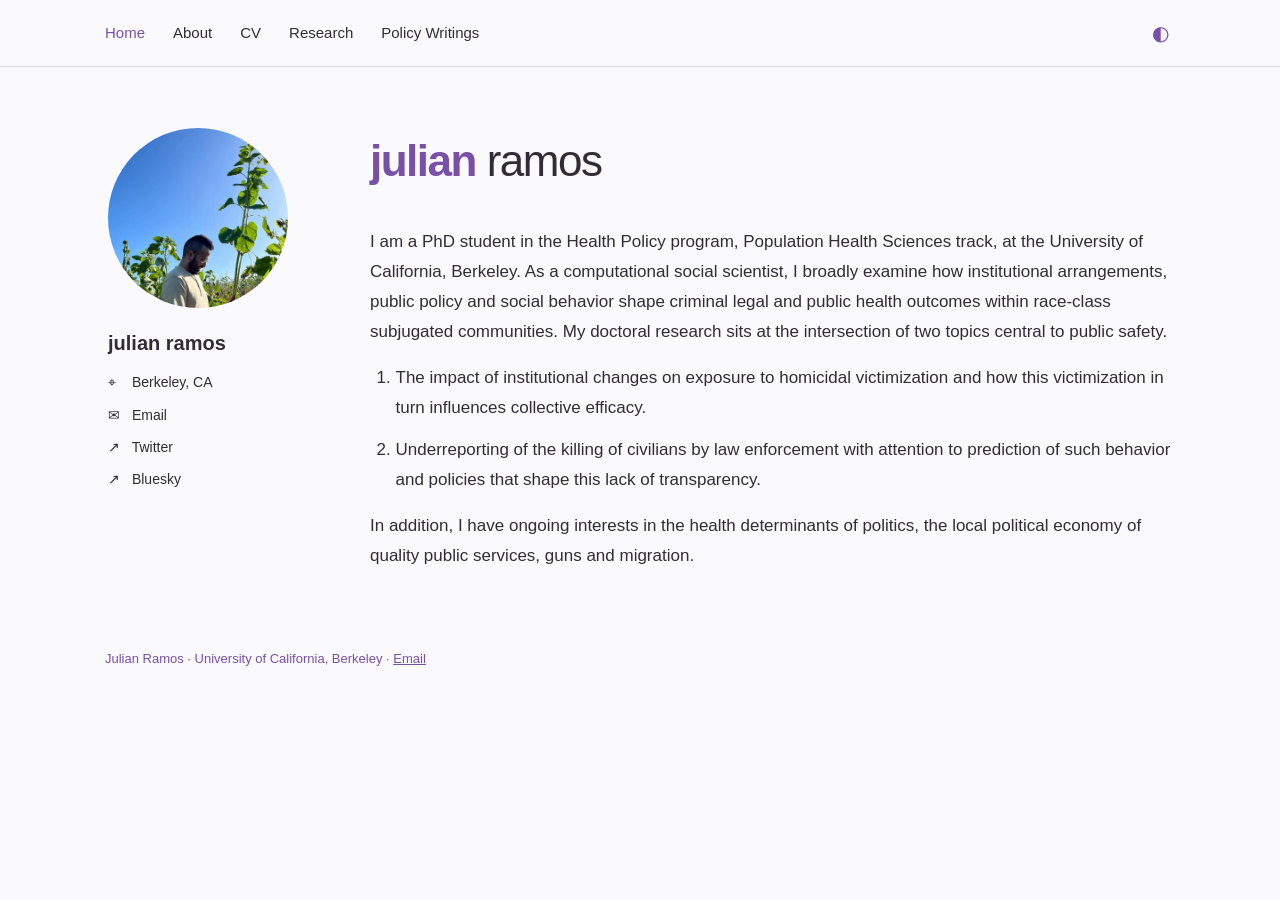
==== index.html @ 10566d96 "Add files via upload" ====
<!doctype html><html lang="en"><head><meta charset="utf-8"><meta name="viewport" content="width=device-width,initial-scale=1"><meta name="description" content="Julian Ramos, doctoral student in Health Policy and Management at UC Berkeley. Research and policy writings."><title>Home | Julian Ramos</title><link rel="stylesheet" href="assets/style.css"></head><body><header><nav aria-label="Main navigation"><a href="index.html" class="active" aria-current="page">Home</a><a href="about.html">About</a><a href="cv.html">CV</a><a href="research.html">Research</a><a href="policy.html">Policy Writings</a><button aria-label="Toggle dark mode">◐</button></nav></header><div class="page-layout"><aside class="profile" aria-label="Profile and contact"><img src="assets/portrait.jpg" alt="Julian Ramos among sunflowers"><p class="profile-name">julian ramos</p><ul class="profile-links"><li><span aria-hidden="true">⌖</span> Berkeley, CA</li><li><span aria-hidden="true">✉</span> <a href="mailto:julsdemos@berkeley.edu">Email</a></li><li><span aria-hidden="true">↗</span> <a href="https://twitter.com/lildemos2">Twitter</a></li><li><span aria-hidden="true">↗</span> <a href="https://bsky.app/profile/julsdemos.bsky.social">Bluesky</a></li></ul></aside><main><h1><strong class="first-name">julian</strong> ramos</h1><p>I am a PhD student in the Health Policy program, Population Health Sciences track, at the University of California, Berkeley. As a computational social scientist, I broadly examine how institutional arrangements, public policy and social behavior shape criminal legal and public health outcomes within race-class subjugated communities. My doctoral research sits at the intersection of two topics central to public safety.</p><ol><li>The impact of institutional changes on exposure to homicidal victimization and how this victimization in turn influences collective efficacy.</li><li>Underreporting of the killing of civilians by law enforcement with attention to prediction of such behavior and policies that shape this lack of transparency.</li></ol><p>In addition, I have ongoing interests in the health determinants of politics, the local political economy of quality public services, guns and migration.</p></main></div><footer>Julian Ramos · University of California, Berkeley · <a href="mailto:julsdemos@berkeley.edu">Email</a></footer><script src="assets/theme.js"></script><script src="assets/cardinals.js"></script></body></html>
---- assets/style.css ----
:root{color-scheme:light dark;--bg:#faf9fc;--fg:#302d37;--purple:#7950a7;--line:#ded8e6}*{box-sizing:border-box}body{margin:0;background:var(--bg);color:var(--fg);font:17px/1.75 -apple-system,BlinkMacSystemFont,'Segoe UI',sans-serif}header{border-bottom:1px solid var(--line)}nav{max-width:850px;margin:auto;padding:20px 25px;display:flex;gap:28px;align-items:center}nav a{color:var(--fg);text-decoration:none;font-size:15px}nav a:hover,nav a:first-child{color:var(--purple)}main{max-width:850px;margin:70px auto;padding:0 25px}h1{font-size:44px;letter-spacing:-1.5px;font-weight:400;margin-bottom:0}.subtitle{color:var(--purple);margin-top:0}p{max-width:640px}.note{margin-top:60px;padding-top:25px;border-top:1px solid var(--line);font-size:14px;color:#746c7e}button{margin-left:auto;border:0;background:none;font-size:20px;color:var(--purple);cursor:pointer}@media(max-width:600px){nav{gap:15px;flex-wrap:wrap}nav a{font-size:14px}main{margin-top:40px}h1{font-size:36px}}body.dark{--bg:#1e1c22;--fg:#e8e3ed;--purple:#c5a0ee;--line:#403a49}

h2{font-size:24px;font-weight:500;margin-top:38px}h3{font-size:19px;font-weight:500;margin-bottom:5px}a{color:var(--purple)}.entry{padding:20px 0;border-bottom:1px solid var(--line)}.entry p{margin:5px 0}.meta{font-size:14px;color:var(--purple)}.button{display:inline-block;padding:9px 18px;border:1px solid var(--purple);text-decoration:none;border-radius:3px}footer{max-width:850px;margin:60px auto 20px;padding:0 25px;font-size:13px;color:var(--purple)}iframe{width:100%;height:850px;border:1px solid var(--line);margin-top:25px}nav a.active{color:var(--purple)}nav a:first-child:not(.active){color:var(--fg)}
.home-intro{display:flow-root}.portrait{float:left;width:30%;max-width:245px;height:auto;margin:8px 26px 15px 0;border-radius:4px}.home-intro p:first-child{margin-top:0}main p{max-width:none}ol{padding-left:1.5em}li{margin-bottom:12px}.research-image{width:100%;height:auto;margin:26px 0 4px;border-radius:3px}@media(max-width:560px){.portrait{float:none;width:100%;max-width:300px;display:block;margin:20px 0 25px}.home-intro{display:block}}
/* Left profile column, following the requested reference layout. */
.page-layout{display:grid;grid-template-columns:210px minmax(0,1fr);gap:52px;max-width:1120px;margin:55px auto 0;padding:0 28px;align-items:start}
.page-layout main{max-width:none;margin:0;padding:0;min-width:0}.page-layout h1{margin-top:0;margin-bottom:28px}
.profile{padding-top:6px}.profile img{display:block;width:180px;height:180px;object-fit:cover;border-radius:50%;object-position:50% 60%}.profile-name{font-size:20px;font-weight:600;margin:18px 0 10px}.profile-links{list-style:none;margin:0;padding:0;font-size:14px;line-height:1.6}.profile-links li{margin:0 0 10px}.profile-links span{display:inline-block;width:20px}.profile-links a{color:var(--fg);text-decoration:none}.profile-links a:hover{color:var(--purple);text-decoration:underline}nav{max-width:1120px}footer{max-width:1120px}
@media(min-width:561px) and (max-width:800px){.page-layout{grid-template-columns:150px minmax(0,1fr);gap:28px;padding:0 22px}.profile img{width:140px;height:140px}.profile-name{font-size:18px}}
@media(max-width:560px){.page-layout{display:block;margin-top:30px;padding:0 22px}.profile{margin-bottom:35px;display:grid;grid-template-columns:110px 1fr;column-gap:20px}.profile img{width:110px;height:110px;grid-row:1/3}.profile-name{margin:0 0 8px}.profile-links{grid-column:2}.profile-links li{margin-bottom:6px}.page-layout main{margin:0}}

.first-name{color:var(--purple);font-weight:700}

.author-inline{color:var(--purple);font-size:.85em;font-weight:400}.research-image.rounded-research{border-radius:18px}
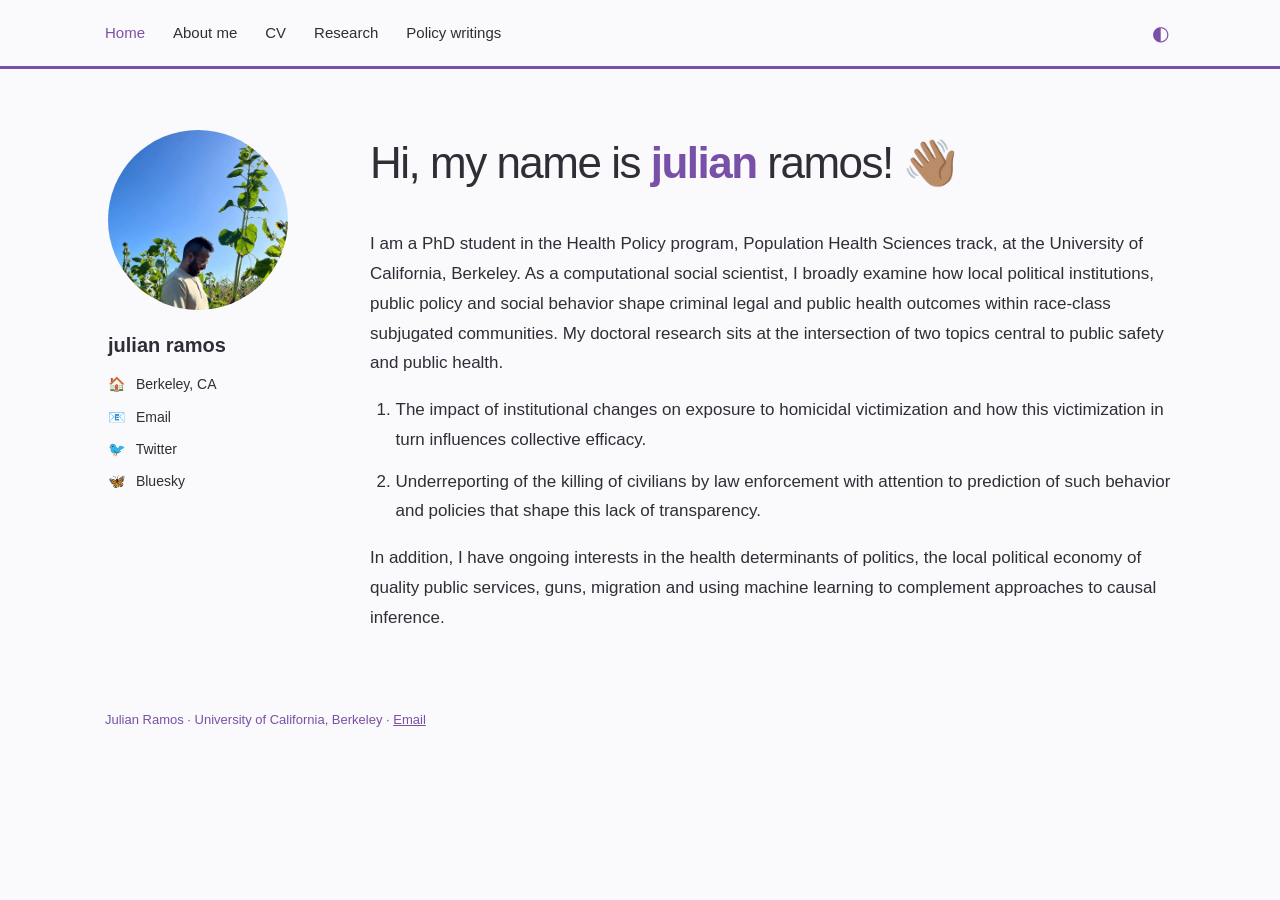
==== commit 615c0c7e: "Add files via upload" ====
--- a/index.html
+++ b/index.html
@@ -1 +1 @@
-<!doctype html><html lang="en"><head><meta charset="utf-8"><meta name="viewport" content="width=device-width,initial-scale=1"><meta name="description" content="Julian Ramos, doctoral student in Health Policy and Management at UC Berkeley. Research and policy writings."><title>Home | Julian Ramos</title><link rel="stylesheet" href="assets/style.css"></head><body><header><nav aria-label="Main navigation"><a href="index.html" class="active" aria-current="page">Home</a><a href="about.html">About</a><a href="cv.html">CV</a><a href="research.html">Research</a><a href="policy.html">Policy Writings</a><button aria-label="Toggle dark mode">◐</button></nav></header><div class="page-layout"><aside class="profile" aria-label="Profile and contact"><img src="assets/portrait.jpg" alt="Julian Ramos among sunflowers"><p class="profile-name">julian ramos</p><ul class="profile-links"><li><span aria-hidden="true">⌖</span> Berkeley, CA</li><li><span aria-hidden="true">✉</span> <a href="mailto:julsdemos@berkeley.edu">Email</a></li><li><span aria-hidden="true">↗</span> <a href="https://twitter.com/lildemos2">Twitter</a></li><li><span aria-hidden="true">↗</span> <a href="https://bsky.app/profile/julsdemos.bsky.social">Bluesky</a></li></ul></aside><main><h1><strong class="first-name">julian</strong> ramos</h1><p>I am a PhD student in the Health Policy program, Population Health Sciences track, at the University of California, Berkeley. As a computational social scientist, I broadly examine how institutional arrangements, public policy and social behavior shape criminal legal and public health outcomes within race-class subjugated communities. My doctoral research sits at the intersection of two topics central to public safety.</p><ol><li>The impact of institutional changes on exposure to homicidal victimization and how this victimization in turn influences collective efficacy.</li><li>Underreporting of the killing of civilians by law enforcement with attention to prediction of such behavior and policies that shape this lack of transparency.</li></ol><p>In addition, I have ongoing interests in the health determinants of politics, the local political economy of quality public services, guns and migration.</p></main></div><footer>Julian Ramos · University of California, Berkeley · <a href="mailto:julsdemos@berkeley.edu">Email</a></footer><script src="assets/theme.js"></script><script src="assets/cardinals.js"></script></body></html>+<!doctype html><html lang="en"><head><meta charset="utf-8"><meta name="viewport" content="width=device-width,initial-scale=1"><meta name="description" content="Julian Ramos, doctoral student in Health Policy and Management at UC Berkeley. Research and policy writings."><title>Home | Julian Ramos</title><link rel="stylesheet" href="assets/style.css?v=20261111-2"></head><body><header><nav aria-label="Main navigation"><a href="index.html" class="active" aria-current="page">Home</a><a href="about.html">About me</a><a href="cv.html">CV</a><a href="research.html">Research</a><a href="policy.html">Policy writings</a><button aria-label="Toggle dark mode">◐</button></nav></header><div class="page-layout"><aside class="profile" aria-label="Profile and contact"><img src="assets/portrait.jpg" alt="Julian Ramos among sunflowers"><p class="profile-name">julian ramos</p><ul class="profile-links"><li><span aria-hidden="true">🏠</span> Berkeley, CA</li><li><span aria-hidden="true">📧</span> <a href="mailto:julsdemos@berkeley.edu">Email</a></li><li><span aria-hidden="true">🐦</span> <a href="https://twitter.com/lildemos2">Twitter</a></li><li><span aria-hidden="true">🦋</span> <a href="https://bsky.app/profile/julsdemos.bsky.social">Bluesky</a></li></ul></aside><main><h1>Hi, my name is <strong class="first-name">julian</strong> ramos! 👋🏽</h1><p>I am a PhD student in the Health Policy program, Population Health Sciences track, at the University of California, Berkeley. As a computational social scientist, I broadly examine how local political institutions, public policy and social behavior shape criminal legal and public health outcomes within race-class subjugated communities. My doctoral research sits at the intersection of two topics central to public safety and public health.</p><ol><li>The impact of institutional changes on exposure to homicidal victimization and how this victimization in turn influences collective efficacy.</li><li>Underreporting of the killing of civilians by law enforcement with attention to prediction of such behavior and policies that shape this lack of transparency.</li></ol><p>In addition, I have ongoing interests in the health determinants of politics, the local political economy of quality public services, guns, migration and using machine learning to complement approaches to causal inference.</p></main></div><footer>Julian Ramos · University of California, Berkeley · <a href="mailto:julsdemos@berkeley.edu">Email</a></footer><script src="assets/theme.js"></script><script src="assets/cardinals.js"></script></body></html>
--- a/assets/style.css
+++ b/assets/style.css
@@ -13,3 +13,5 @@
 .first-name{color:var(--purple);font-weight:700}
 
 .author-inline{color:var(--purple);font-size:.85em;font-weight:400}.research-image.rounded-research{border-radius:18px}
+
+header{border-bottom:3px solid var(--purple)}.profile-links span{width:24px}.research-image.rounded-research{margin-top:0;margin-bottom:25px}
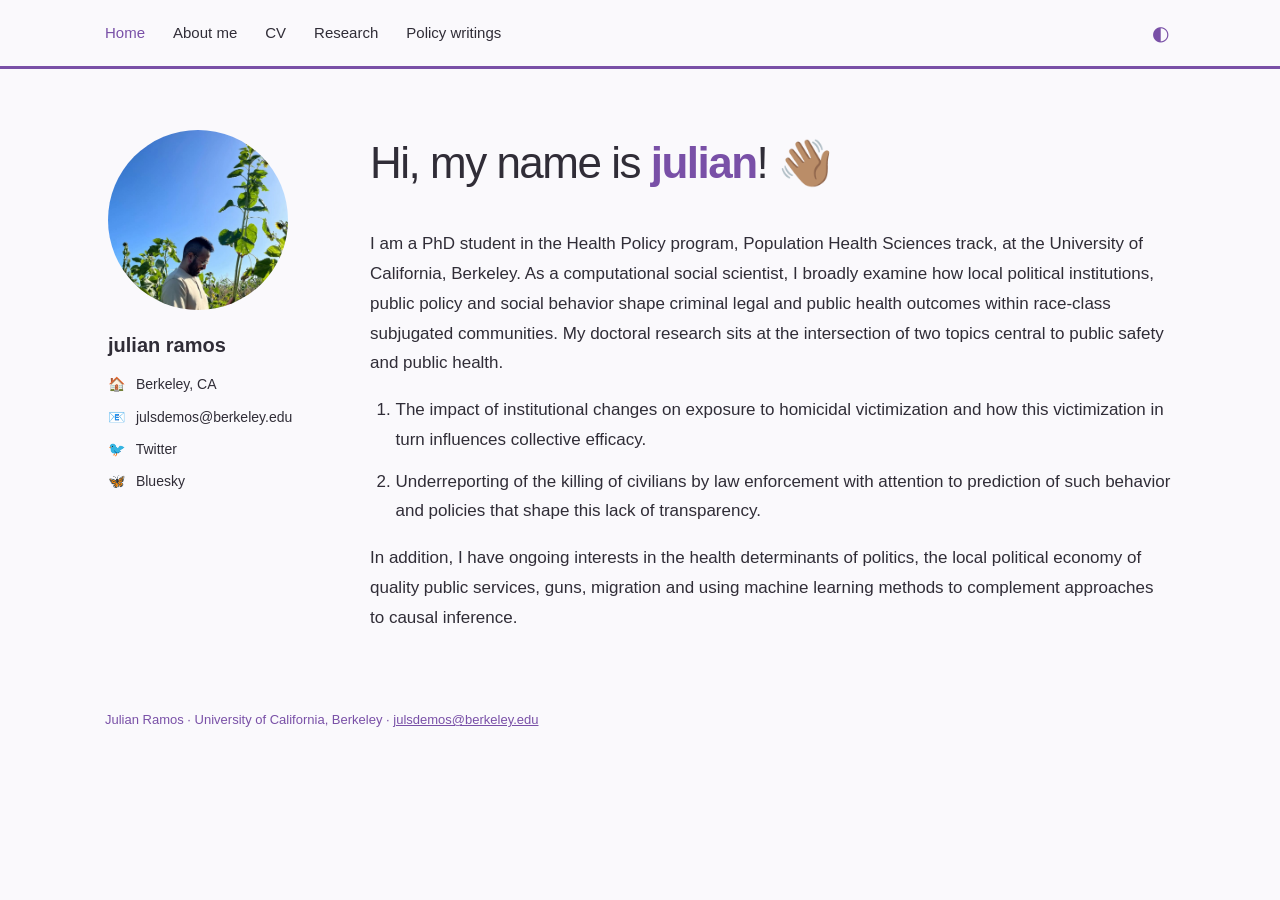
==== commit c2983b5f: "Add files via upload" ====
--- a/index.html
+++ b/index.html
@@ -1 +1 @@
-<!doctype html><html lang="en"><head><meta charset="utf-8"><meta name="viewport" content="width=device-width,initial-scale=1"><meta name="description" content="Julian Ramos, doctoral student in Health Policy and Management at UC Berkeley. Research and policy writings."><title>Home | Julian Ramos</title><link rel="stylesheet" href="assets/style.css?v=20261111-2"></head><body><header><nav aria-label="Main navigation"><a href="index.html" class="active" aria-current="page">Home</a><a href="about.html">About me</a><a href="cv.html">CV</a><a href="research.html">Research</a><a href="policy.html">Policy writings</a><button aria-label="Toggle dark mode">◐</button></nav></header><div class="page-layout"><aside class="profile" aria-label="Profile and contact"><img src="assets/portrait.jpg" alt="Julian Ramos among sunflowers"><p class="profile-name">julian ramos</p><ul class="profile-links"><li><span aria-hidden="true">🏠</span> Berkeley, CA</li><li><span aria-hidden="true">📧</span> <a href="mailto:julsdemos@berkeley.edu">Email</a></li><li><span aria-hidden="true">🐦</span> <a href="https://twitter.com/lildemos2">Twitter</a></li><li><span aria-hidden="true">🦋</span> <a href="https://bsky.app/profile/julsdemos.bsky.social">Bluesky</a></li></ul></aside><main><h1>Hi, my name is <strong class="first-name">julian</strong> ramos! 👋🏽</h1><p>I am a PhD student in the Health Policy program, Population Health Sciences track, at the University of California, Berkeley. As a computational social scientist, I broadly examine how local political institutions, public policy and social behavior shape criminal legal and public health outcomes within race-class subjugated communities. My doctoral research sits at the intersection of two topics central to public safety and public health.</p><ol><li>The impact of institutional changes on exposure to homicidal victimization and how this victimization in turn influences collective efficacy.</li><li>Underreporting of the killing of civilians by law enforcement with attention to prediction of such behavior and policies that shape this lack of transparency.</li></ol><p>In addition, I have ongoing interests in the health determinants of politics, the local political economy of quality public services, guns, migration and using machine learning to complement approaches to causal inference.</p></main></div><footer>Julian Ramos · University of California, Berkeley · <a href="mailto:julsdemos@berkeley.edu">Email</a></footer><script src="assets/theme.js"></script><script src="assets/cardinals.js"></script></body></html>+<!doctype html><html lang="en"><head><meta charset="utf-8"><meta name="viewport" content="width=device-width,initial-scale=1"><meta name="description" content="Julian Ramos, doctoral student in Health Policy and Management at UC Berkeley. Research and policy writings."><title>Home | Julian Ramos</title><link rel="stylesheet" href="assets/style.css?v=20261111-2"></head><body><header><nav aria-label="Main navigation"><a href="index.html" class="active" aria-current="page">Home</a><a href="about.html">About me</a><a href="cv.html">CV</a><a href="research.html">Research</a><a href="policy.html">Policy writings</a><button aria-label="Toggle dark mode">◐</button></nav></header><div class="page-layout"><aside class="profile" aria-label="Profile and contact"><img src="assets/portrait.jpg" alt="Julian Ramos among sunflowers"><p class="profile-name">julian ramos</p><ul class="profile-links"><li><span aria-hidden="true">🏠</span> Berkeley, CA</li><li><span aria-hidden="true">📧</span> <a href="mailto:julsdemos@berkeley.edu">julsdemos@berkeley.edu</a></li><li><span aria-hidden="true">🐦</span> <a href="https://twitter.com/lildemos2">Twitter</a></li><li><span aria-hidden="true">🦋</span> <a href="https://bsky.app/profile/julsdemos.bsky.social">Bluesky</a></li></ul></aside><main><h1>Hi, my name is <strong class="first-name">julian</strong>! 👋🏽</h1><p>I am a PhD student in the Health Policy program, Population Health Sciences track, at the University of California, Berkeley. As a computational social scientist, I broadly examine how local political institutions, public policy and social behavior shape criminal legal and public health outcomes within race-class subjugated communities. My doctoral research sits at the intersection of two topics central to public safety and public health.</p><ol><li>The impact of institutional changes on exposure to homicidal victimization and how this victimization in turn influences collective efficacy.</li><li>Underreporting of the killing of civilians by law enforcement with attention to prediction of such behavior and policies that shape this lack of transparency.</li></ol><p>In addition, I have ongoing interests in the health determinants of politics, the local political economy of quality public services, guns, migration and using machine learning methods to complement approaches to causal inference.</p></main></div><footer>Julian Ramos · University of California, Berkeley · <a href="mailto:julsdemos@berkeley.edu">julsdemos@berkeley.edu</a></footer><script src="assets/theme.js"></script><script src="assets/cardinals.js"></script></body></html>
--- a/assets/style.css
+++ b/assets/style.css
@@ -15,3 +15,5 @@
 .author-inline{color:var(--purple);font-size:.85em;font-weight:400}.research-image.rounded-research{border-radius:18px}
 
 header{border-bottom:3px solid var(--purple)}.profile-links span{width:24px}.research-image.rounded-research{margin-top:0;margin-bottom:25px}
+
+.profile-links a[href^="mailto:"]{overflow-wrap:anywhere}
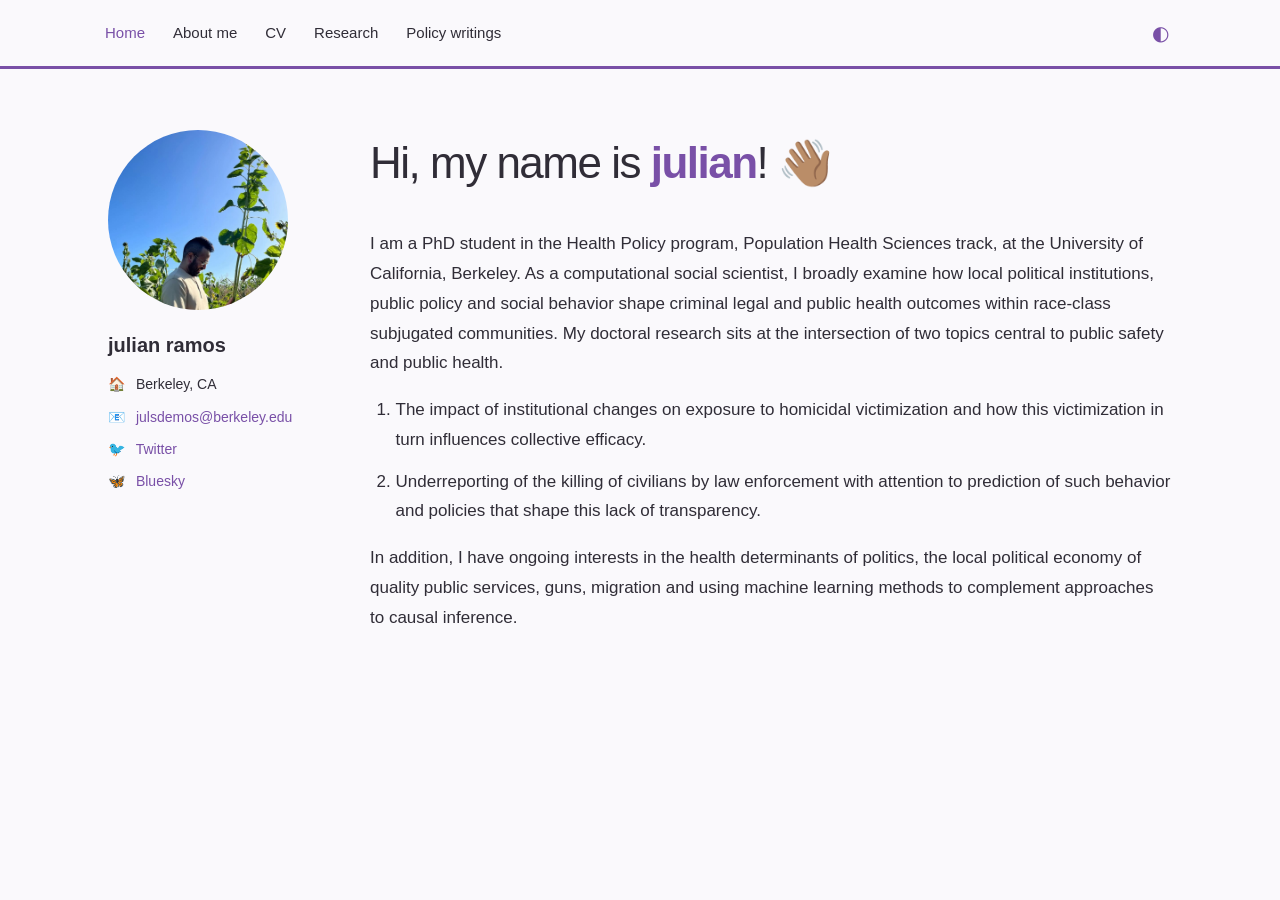
==== commit 53d554b8: "Add files via upload" ====
--- a/index.html
+++ b/index.html
@@ -1 +1 @@
-<!doctype html><html lang="en"><head><meta charset="utf-8"><meta name="viewport" content="width=device-width,initial-scale=1"><meta name="description" content="Julian Ramos, doctoral student in Health Policy and Management at UC Berkeley. Research and policy writings."><title>Home | Julian Ramos</title><link rel="stylesheet" href="assets/style.css?v=20261111-2"></head><body><header><nav aria-label="Main navigation"><a href="index.html" class="active" aria-current="page">Home</a><a href="about.html">About me</a><a href="cv.html">CV</a><a href="research.html">Research</a><a href="policy.html">Policy writings</a><button aria-label="Toggle dark mode">◐</button></nav></header><div class="page-layout"><aside class="profile" aria-label="Profile and contact"><img src="assets/portrait.jpg" alt="Julian Ramos among sunflowers"><p class="profile-name">julian ramos</p><ul class="profile-links"><li><span aria-hidden="true">🏠</span> Berkeley, CA</li><li><span aria-hidden="true">📧</span> <a href="mailto:julsdemos@berkeley.edu">julsdemos@berkeley.edu</a></li><li><span aria-hidden="true">🐦</span> <a href="https://twitter.com/lildemos2">Twitter</a></li><li><span aria-hidden="true">🦋</span> <a href="https://bsky.app/profile/julsdemos.bsky.social">Bluesky</a></li></ul></aside><main><h1>Hi, my name is <strong class="first-name">julian</strong>! 👋🏽</h1><p>I am a PhD student in the Health Policy program, Population Health Sciences track, at the University of California, Berkeley. As a computational social scientist, I broadly examine how local political institutions, public policy and social behavior shape criminal legal and public health outcomes within race-class subjugated communities. My doctoral research sits at the intersection of two topics central to public safety and public health.</p><ol><li>The impact of institutional changes on exposure to homicidal victimization and how this victimization in turn influences collective efficacy.</li><li>Underreporting of the killing of civilians by law enforcement with attention to prediction of such behavior and policies that shape this lack of transparency.</li></ol><p>In addition, I have ongoing interests in the health determinants of politics, the local political economy of quality public services, guns, migration and using machine learning methods to complement approaches to causal inference.</p></main></div><footer>Julian Ramos · University of California, Berkeley · <a href="mailto:julsdemos@berkeley.edu">julsdemos@berkeley.edu</a></footer><script src="assets/theme.js"></script><script src="assets/cardinals.js"></script></body></html>+<!doctype html><html lang="en"><head><meta charset="utf-8"><meta name="viewport" content="width=device-width,initial-scale=1"><meta name="description" content="Julian Ramos, doctoral student in Health Policy and Management at UC Berkeley. Research and policy writings."><title>Home | Julian Ramos</title><link rel="stylesheet" href="assets/style.css?v=20261111-2"></head><body><header><nav aria-label="Main navigation"><a href="index.html" class="active" aria-current="page">Home</a><a href="about.html">About me</a><a href="cv.html">CV</a><a href="research.html">Research</a><a href="policy.html">Policy writings</a><button aria-label="Toggle dark mode">◐</button></nav></header><div class="page-layout"><aside class="profile" aria-label="Profile and contact"><img src="assets/portrait.jpg" alt="Julian Ramos among sunflowers"><p class="profile-name">julian ramos</p><ul class="profile-links"><li><span aria-hidden="true">🏠</span> Berkeley, CA</li><li><span aria-hidden="true">📧</span> <a href="mailto:julsdemos@berkeley.edu">julsdemos@berkeley.edu</a></li><li><span aria-hidden="true">🐦</span> <a href="https://twitter.com/lildemos2">Twitter</a></li><li><span aria-hidden="true">🦋</span> <a href="https://bsky.app/profile/julsdemos.bsky.social">Bluesky</a></li></ul></aside><main><h1>Hi, my name is <strong class="first-name">julian</strong>! 👋🏽</h1><p>I am a PhD student in the Health Policy program, Population Health Sciences track, at the University of California, Berkeley. As a computational social scientist, I broadly examine how local political institutions, public policy and social behavior shape criminal legal and public health outcomes within race-class subjugated communities. My doctoral research sits at the intersection of two topics central to public safety and public health.</p><ol><li>The impact of institutional changes on exposure to homicidal victimization and how this victimization in turn influences collective efficacy.</li><li>Underreporting of the killing of civilians by law enforcement with attention to prediction of such behavior and policies that shape this lack of transparency.</li></ol><p>In addition, I have ongoing interests in the health determinants of politics, the local political economy of quality public services, guns, migration and using machine learning methods to complement approaches to causal inference.</p></main></div><script src="assets/theme.js"></script><script src="assets/cardinals.js"></script></body></html>
--- a/assets/style.css
+++ b/assets/style.css
@@ -17,3 +17,5 @@
 header{border-bottom:3px solid var(--purple)}.profile-links span{width:24px}.research-image.rounded-research{margin-top:0;margin-bottom:25px}
 
 .profile-links a[href^="mailto:"]{overflow-wrap:anywhere}
+
+.profile-links a{color:var(--purple)}
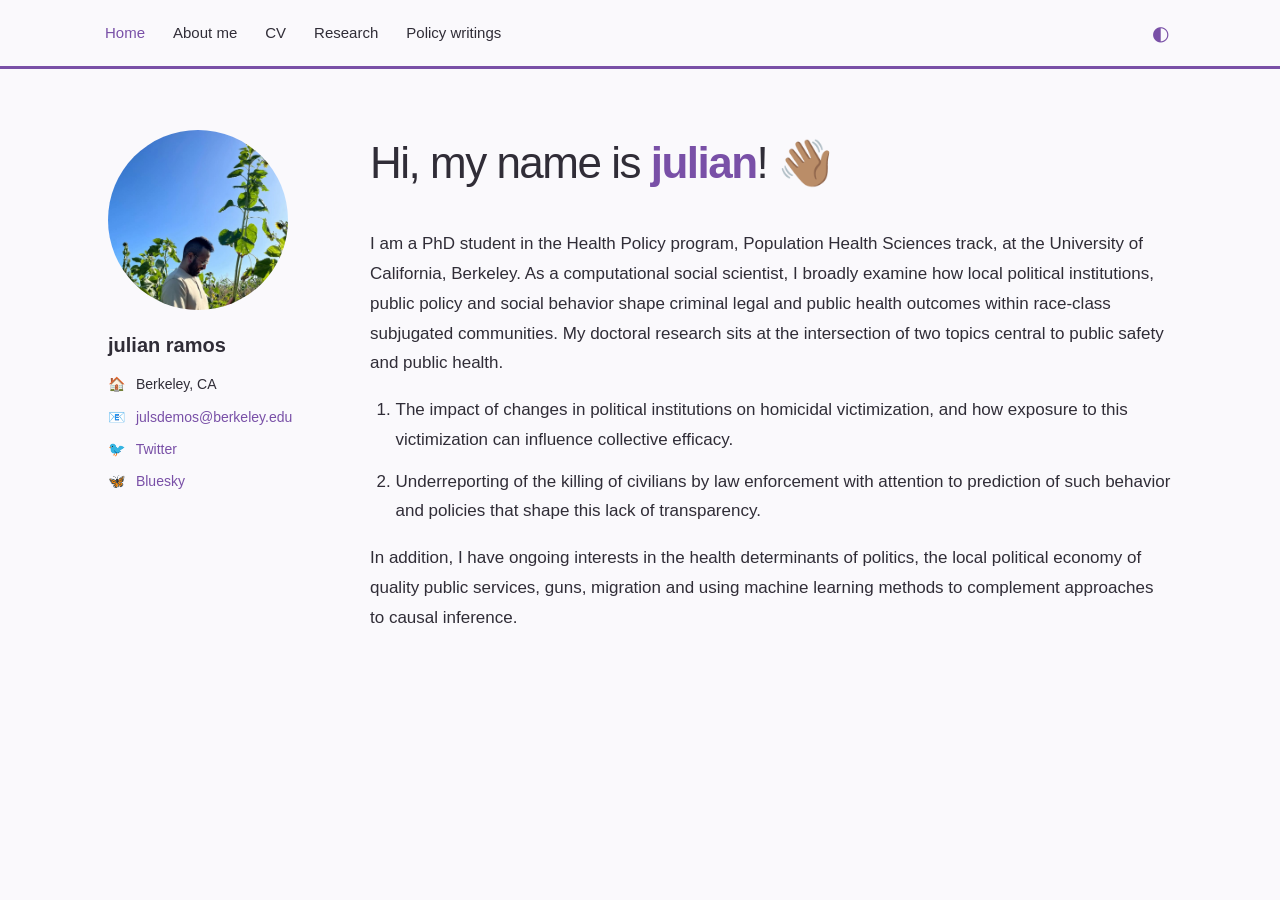
==== commit 5a20c3dd: "Add files via upload" ====
--- a/index.html
+++ b/index.html
@@ -1 +1 @@
-<!doctype html><html lang="en"><head><meta charset="utf-8"><meta name="viewport" content="width=device-width,initial-scale=1"><meta name="description" content="Julian Ramos, doctoral student in Health Policy and Management at UC Berkeley. Research and policy writings."><title>Home | Julian Ramos</title><link rel="stylesheet" href="assets/style.css?v=20261111-2"></head><body><header><nav aria-label="Main navigation"><a href="index.html" class="active" aria-current="page">Home</a><a href="about.html">About me</a><a href="cv.html">CV</a><a href="research.html">Research</a><a href="policy.html">Policy writings</a><button aria-label="Toggle dark mode">◐</button></nav></header><div class="page-layout"><aside class="profile" aria-label="Profile and contact"><img src="assets/portrait.jpg" alt="Julian Ramos among sunflowers"><p class="profile-name">julian ramos</p><ul class="profile-links"><li><span aria-hidden="true">🏠</span> Berkeley, CA</li><li><span aria-hidden="true">📧</span> <a href="mailto:julsdemos@berkeley.edu">julsdemos@berkeley.edu</a></li><li><span aria-hidden="true">🐦</span> <a href="https://twitter.com/lildemos2">Twitter</a></li><li><span aria-hidden="true">🦋</span> <a href="https://bsky.app/profile/julsdemos.bsky.social">Bluesky</a></li></ul></aside><main><h1>Hi, my name is <strong class="first-name">julian</strong>! 👋🏽</h1><p>I am a PhD student in the Health Policy program, Population Health Sciences track, at the University of California, Berkeley. As a computational social scientist, I broadly examine how local political institutions, public policy and social behavior shape criminal legal and public health outcomes within race-class subjugated communities. My doctoral research sits at the intersection of two topics central to public safety and public health.</p><ol><li>The impact of institutional changes on exposure to homicidal victimization and how this victimization in turn influences collective efficacy.</li><li>Underreporting of the killing of civilians by law enforcement with attention to prediction of such behavior and policies that shape this lack of transparency.</li></ol><p>In addition, I have ongoing interests in the health determinants of politics, the local political economy of quality public services, guns, migration and using machine learning methods to complement approaches to causal inference.</p></main></div><script src="assets/theme.js"></script><script src="assets/cardinals.js"></script></body></html>+<!doctype html><html lang="en"><head><meta charset="utf-8"><meta name="viewport" content="width=device-width,initial-scale=1"><meta name="description" content="Julian Ramos, doctoral student in Health Policy and Management at UC Berkeley. Research and policy writings."><title>Home | Julian Ramos</title><link rel="stylesheet" href="assets/style.css?v=purple-links-3"></head><body><header><nav aria-label="Main navigation"><a href="index.html" class="active" aria-current="page">Home</a><a href="about.html">About me</a><a href="cv.html">CV</a><a href="research.html">Research</a><a href="policy.html">Policy writings</a><button aria-label="Toggle dark mode">◐</button></nav></header><div class="page-layout"><aside class="profile" aria-label="Profile and contact"><img src="assets/portrait.jpg" alt="Julian Ramos among sunflowers"><p class="profile-name">julian ramos</p><ul class="profile-links"><li><span aria-hidden="true">🏠</span> Berkeley, CA</li><li><span aria-hidden="true">📧</span> <a href="mailto:julsdemos@berkeley.edu">julsdemos@berkeley.edu</a></li><li><span aria-hidden="true">🐦</span> <a href="https://twitter.com/lildemos2">Twitter</a></li><li><span aria-hidden="true">🦋</span> <a href="https://bsky.app/profile/julsdemos.bsky.social">Bluesky</a></li></ul></aside><main><h1>Hi, my name is <strong class="first-name">julian</strong>! 👋🏽</h1><p>I am a PhD student in the Health Policy program, Population Health Sciences track, at the University of California, Berkeley. As a computational social scientist, I broadly examine how local political institutions, public policy and social behavior shape criminal legal and public health outcomes within race-class subjugated communities. My doctoral research sits at the intersection of two topics central to public safety and public health.</p><ol><li>The impact of changes in political institutions on homicidal victimization, and how exposure to this victimization can influence collective efficacy.</li><li>Underreporting of the killing of civilians by law enforcement with attention to prediction of such behavior and policies that shape this lack of transparency.</li></ol><p>In addition, I have ongoing interests in the health determinants of politics, the local political economy of quality public services, guns, migration and using machine learning methods to complement approaches to causal inference.</p></main></div><script src="assets/theme.js"></script><script src="assets/cardinals.js"></script></body></html>
